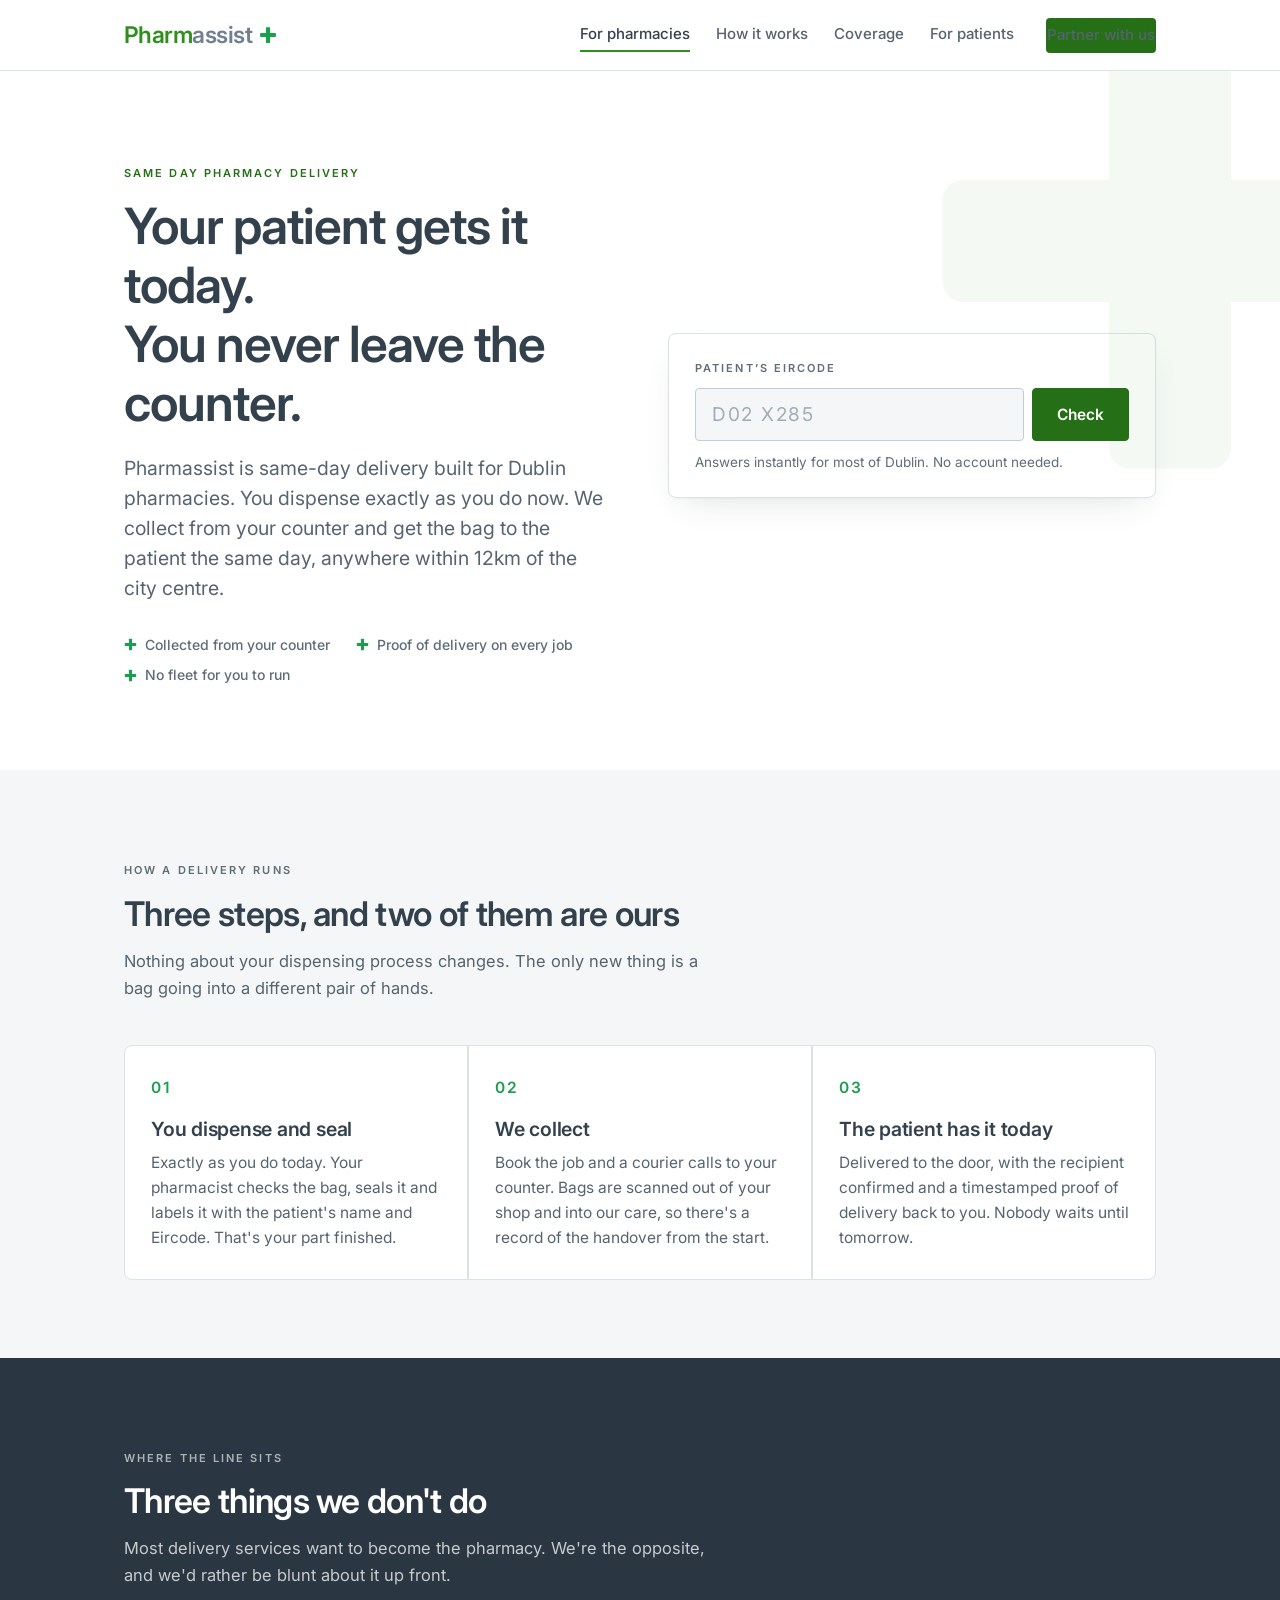
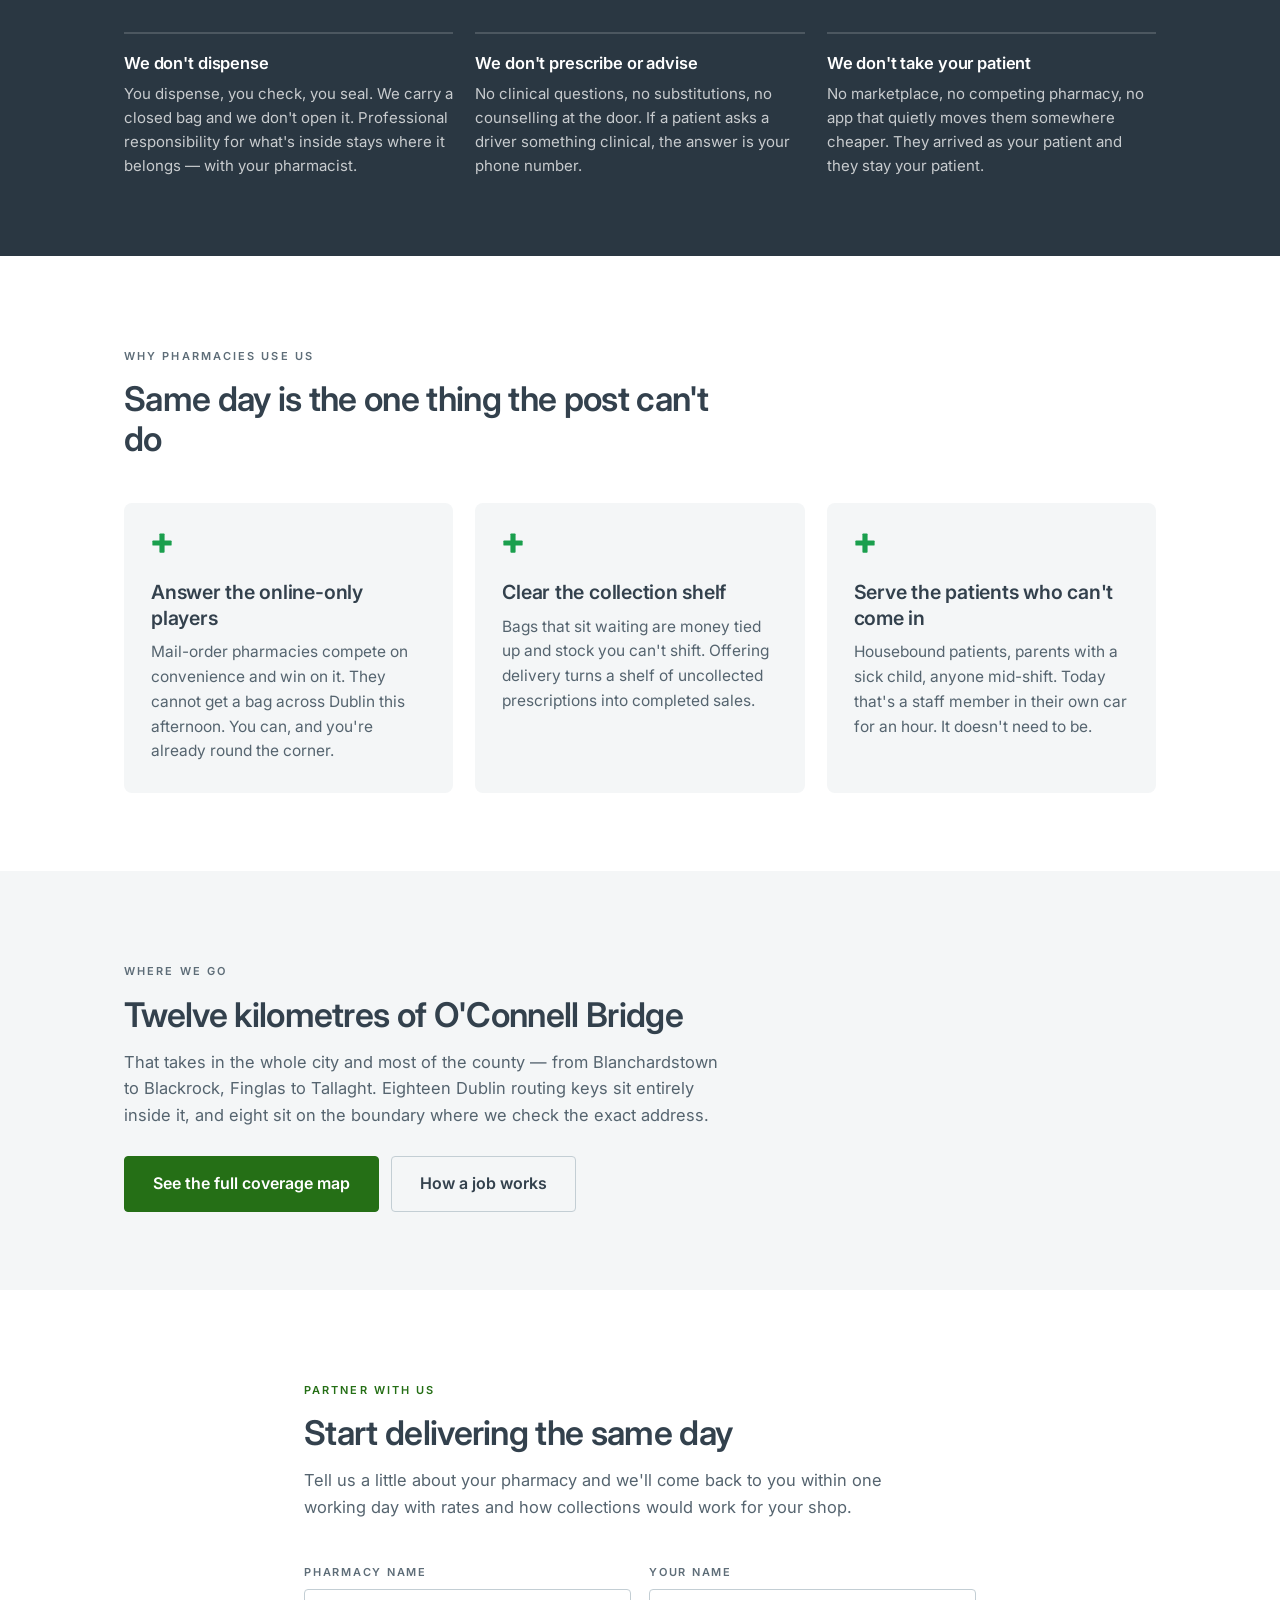
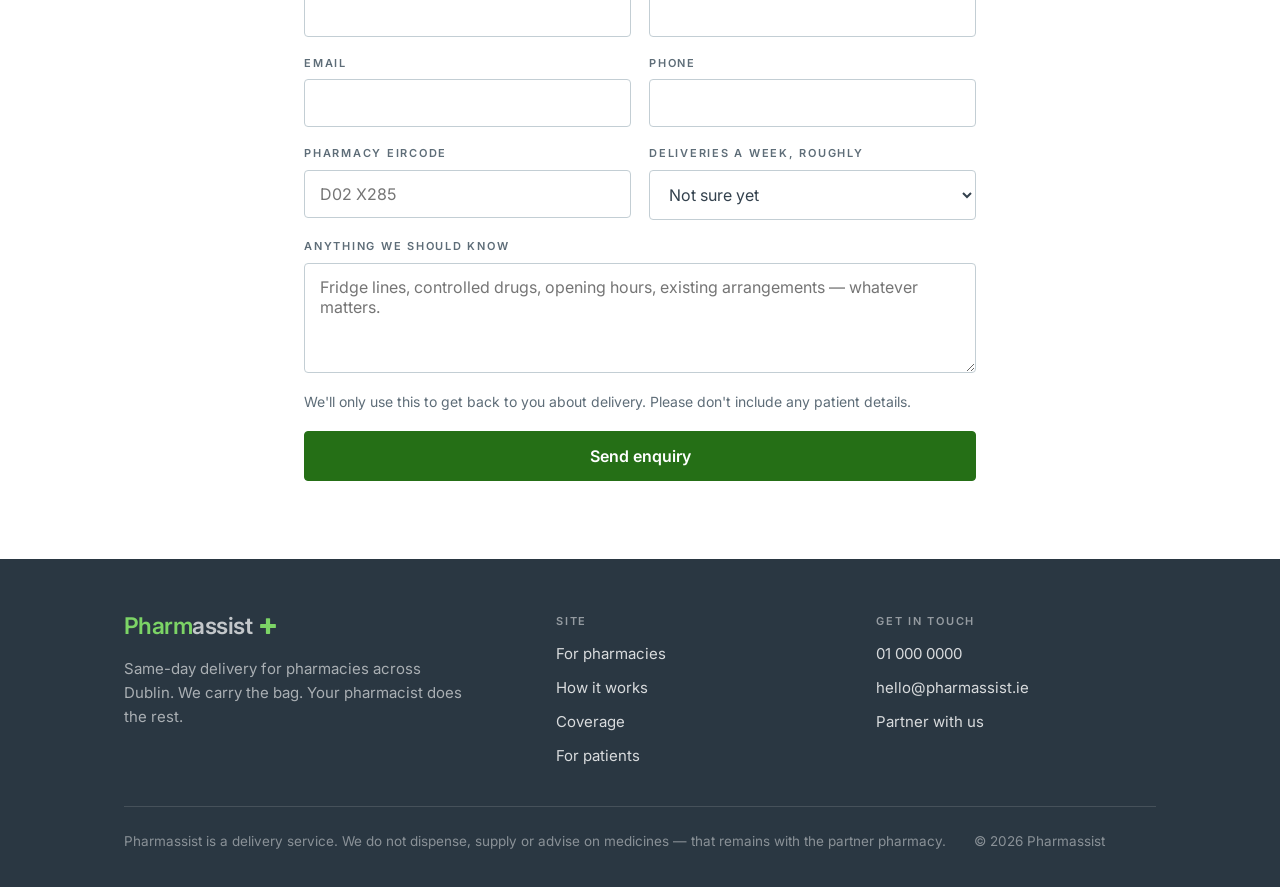
==== index.html @ c23957e0 "Add files via upload" ====
<!DOCTYPE html>
<html lang="en-IE">
<head>
<meta charset="utf-8">
<meta name="viewport" content="width=device-width, initial-scale=1">
<title>Pharmassist — Same-day delivery for Dublin pharmacies</title>
<meta name="description" content="Same-day delivery built for Dublin pharmacies. You dispense as normal, we collect from your counter and get it to your patient today. Within 12km of the city centre.">
<link rel="preconnect" href="https://fonts.googleapis.com">
<link rel="preconnect" href="https://fonts.gstatic.com" crossorigin>
<link href="https://fonts.googleapis.com/css2?family=Inter:wght@400;500;600;700&display=swap" rel="stylesheet">
<link rel="stylesheet" href="styles.css">
</head>
<body>

<!-- ============================ NAV ============================ -->
<header class="nav">
  <div class="wrap nav__in">
    <a class="mark" href="index.html" aria-label="Pharmassist home">
      <span class="mark__word"><span class="g">Pharm</span><span class="s">assist</span></span>
      <svg class="mark__cross" viewBox="0 0 64 64" aria-hidden="true">
        <rect x="24.5" y="4" width="15" height="56" rx="2.5" fill="currentColor"/>
        <rect x="4" y="24.5" width="56" height="15" rx="2.5" fill="currentColor"/>
      </svg>
    </a>
    <button class="nav__toggle" type="button" aria-label="Menu">Menu</button>
    <nav class="nav__links">
      <a href="index.html" aria-current="page">For pharmacies</a>
      <a href="how-it-works.html">How it works</a>
      <a href="coverage.html">Coverage</a>
      <a href="for-patients.html">For patients</a>
      <a class="btn btn--solid btn--sm nav__cta" href="#partner">Partner with us</a>
    </nav>
  </div>
</header>

<!-- ============================ HERO ============================ -->
<section class="hero">
  <svg class="hero__watermark" viewBox="0 0 64 64" aria-hidden="true">
    <rect x="24.5" y="4" width="15" height="56" rx="2.5" fill="currentColor"/>
    <rect x="4" y="24.5" width="56" height="15" rx="2.5" fill="currentColor"/>
  </svg>

  <div class="wrap hero__grid">
    <div class="hero__copy">
      <p class="eyebrow eyebrow--green">Same day pharmacy delivery</p>
      <h1>Your patient gets it today.<br>You never leave the counter.</h1>
      <p class="lede measure">Pharmassist is same-day delivery built for Dublin pharmacies.
        You dispense exactly as you do now. We collect from your counter and get the bag
        to the patient the same day, anywhere within 12km of the city centre.</p>

      <div class="hero__meta">
        <span>
          <svg viewBox="0 0 64 64" aria-hidden="true"><rect x="24.5" y="4" width="15" height="56" rx="2.5" fill="currentColor"/><rect x="4" y="24.5" width="56" height="15" rx="2.5" fill="currentColor"/></svg>
          Collected from your counter
        </span>
        <span>
          <svg viewBox="0 0 64 64" aria-hidden="true"><rect x="24.5" y="4" width="15" height="56" rx="2.5" fill="currentColor"/><rect x="4" y="24.5" width="56" height="15" rx="2.5" fill="currentColor"/></svg>
          Proof of delivery on every job
        </span>
        <span>
          <svg viewBox="0 0 64 64" aria-hidden="true"><rect x="24.5" y="4" width="15" height="56" rx="2.5" fill="currentColor"/><rect x="4" y="24.5" width="56" height="15" rx="2.5" fill="currentColor"/></svg>
          No fleet for you to run
        </span>
      </div>
    </div>

    <!-- the whole business answers one question, so it's answered first -->
    <div data-checker data-cta="#partner"></div>
  </div>
</section>

<!-- ============================ THREE STEPS ============================ -->
<section class="sec sec--paper">
  <div class="wrap">
    <div class="sec__head">
      <p class="eyebrow">How a delivery runs</p>
      <h2>Three steps, and two of them are ours</h2>
      <p class="measure">Nothing about your dispensing process changes. The only new thing
        is a bag going into a different pair of hands.</p>
    </div>

    <div class="steps">
      <article class="step">
        <p class="step__no">01</p>
        <h3>You dispense and seal</h3>
        <p>Exactly as you do today. Your pharmacist checks the bag, seals it and labels it
          with the patient's name and Eircode. That's your part finished.</p>
      </article>
      <article class="step">
        <p class="step__no">02</p>
        <h3>We collect</h3>
        <p>Book the job and a courier calls to your counter. Bags are scanned out of your
          shop and into our care, so there's a record of the handover from the start.</p>
      </article>
      <article class="step">
        <p class="step__no">03</p>
        <h3>The patient has it today</h3>
        <p>Delivered to the door, with the recipient confirmed and a timestamped proof of
          delivery back to you. Nobody waits until tomorrow.</p>
      </article>
    </div>
  </div>
</section>

<!-- ============================ WHAT WE DON'T DO ============================ -->
<section class="sec sec--ink">
  <div class="wrap">
    <div class="sec__head">
      <p class="eyebrow eyebrow--light">Where the line sits</p>
      <h2>Three things we don't do</h2>
      <p class="measure">Most delivery services want to become the pharmacy. We're the
        opposite, and we'd rather be blunt about it up front.</p>
    </div>

    <div class="nots">
      <div class="not">
        <h4>We don't dispense</h4>
        <p>You dispense, you check, you seal. We carry a closed bag and we don't open it.
          Professional responsibility for what's inside stays where it belongs — with your
          pharmacist.</p>
      </div>
      <div class="not">
        <h4>We don't prescribe or advise</h4>
        <p>No clinical questions, no substitutions, no counselling at the door. If a patient
          asks a driver something clinical, the answer is your phone number.</p>
      </div>
      <div class="not">
        <h4>We don't take your patient</h4>
        <p>No marketplace, no competing pharmacy, no app that quietly moves them somewhere
          cheaper. They arrived as your patient and they stay your patient.</p>
      </div>
    </div>
  </div>
</section>

<!-- ============================ WHY ============================ -->
<section class="sec">
  <div class="wrap">
    <div class="sec__head">
      <p class="eyebrow">Why pharmacies use us</p>
      <h2>Same day is the one thing the post can't do</h2>
    </div>

    <div class="cards">
      <article class="card card--paper">
        <svg class="card__cross" viewBox="0 0 64 64" aria-hidden="true"><rect x="24.5" y="4" width="15" height="56" rx="2.5" fill="currentColor"/><rect x="4" y="24.5" width="56" height="15" rx="2.5" fill="currentColor"/></svg>
        <h3>Answer the online-only players</h3>
        <p>Mail-order pharmacies compete on convenience and win on it. They cannot get a bag
          across Dublin this afternoon. You can, and you're already round the corner.</p>
      </article>
      <article class="card card--paper">
        <svg class="card__cross" viewBox="0 0 64 64" aria-hidden="true"><rect x="24.5" y="4" width="15" height="56" rx="2.5" fill="currentColor"/><rect x="4" y="24.5" width="56" height="15" rx="2.5" fill="currentColor"/></svg>
        <h3>Clear the collection shelf</h3>
        <p>Bags that sit waiting are money tied up and stock you can't shift. Offering
          delivery turns a shelf of uncollected prescriptions into completed sales.</p>
      </article>
      <article class="card card--paper">
        <svg class="card__cross" viewBox="0 0 64 64" aria-hidden="true"><rect x="24.5" y="4" width="15" height="56" rx="2.5" fill="currentColor"/><rect x="4" y="24.5" width="56" height="15" rx="2.5" fill="currentColor"/></svg>
        <h3>Serve the patients who can't come in</h3>
        <p>Housebound patients, parents with a sick child, anyone mid-shift. Today that's a
          staff member in their own car for an hour. It doesn't need to be.</p>
      </article>
    </div>
  </div>
</section>

<!-- ============================ COVERAGE ============================ -->
<section class="sec sec--paper">
  <div class="wrap">
    <div class="sec__head" style="margin-bottom:28px">
      <p class="eyebrow">Where we go</p>
      <h2>Twelve kilometres of O'Connell Bridge</h2>
      <p class="measure">That takes in the whole city and most of the county — from
        Blanchardstown to Blackrock, Finglas to Tallaght. Eighteen Dublin routing keys sit
        entirely inside it, and eight sit on the boundary where we check the exact address.</p>
    </div>
    <div class="btn-row">
      <a class="btn btn--solid" href="coverage.html">See the full coverage map</a>
      <a class="btn btn--line" href="how-it-works.html">How a job works</a>
    </div>
  </div>
</section>

<!-- ============================ PARTNER FORM ============================ -->
<section class="sec" id="partner">
  <div class="wrap wrap--narrow">
    <div class="sec__head">
      <p class="eyebrow eyebrow--green">Partner with us</p>
      <h2>Start delivering the same day</h2>
      <p>Tell us a little about your pharmacy and we'll come back to you within one working
        day with rates and how collections would work for your shop.</p>
    </div>

    <form class="form" data-partner-form novalidate>
      <div class="form__row">
        <label for="p-pharmacy">Pharmacy name</label>
        <input id="p-pharmacy" name="pharmacy" type="text" required>
      </div>
      <div class="form__row">
        <label for="p-name">Your name</label>
        <input id="p-name" name="name" type="text" required>
      </div>
      <div class="form__row">
        <label for="p-email">Email</label>
        <input id="p-email" name="email" type="email" required>
      </div>
      <div class="form__row">
        <label for="p-phone">Phone</label>
        <input id="p-phone" name="phone" type="tel">
      </div>
      <div class="form__row">
        <label for="p-eircode">Pharmacy Eircode</label>
        <input id="p-eircode" name="eircode" type="text" placeholder="D02 X285">
      </div>
      <div class="form__row">
        <label for="p-volume">Deliveries a week, roughly</label>
        <select id="p-volume" name="volume">
          <option>Not sure yet</option>
          <option>Under 10</option>
          <option>10 to 30</option>
          <option>30 to 75</option>
          <option>More than 75</option>
        </select>
      </div>
      <div class="form__row form__row--wide">
        <label for="p-message">Anything we should know</label>
        <textarea id="p-message" name="message" placeholder="Fridge lines, controlled drugs, opening hours, existing arrangements — whatever matters."></textarea>
      </div>
      <p class="form__note">We'll only use this to get back to you about delivery. Please
        don't include any patient details.</p>
      <div class="form__row form__row--wide">
        <button class="btn btn--solid" type="submit" style="justify-self:start">Send enquiry</button>
      </div>
    </form>
  </div>
</section>

<!-- ============================ FOOTER ============================ -->
<footer class="foot">
  <div class="wrap">
    <div class="foot__grid">
      <div class="foot__col">
        <a class="mark mark--light" href="index.html">
          <span class="mark__word"><span class="g">Pharm</span><span class="s">assist</span></span>
          <svg class="mark__cross" viewBox="0 0 64 64" aria-hidden="true">
            <rect x="24.5" y="4" width="15" height="56" rx="2.5" fill="currentColor"/>
            <rect x="4" y="24.5" width="56" height="15" rx="2.5" fill="currentColor"/>
          </svg>
        </a>
        <p class="foot__blurb">Same-day delivery for pharmacies across Dublin. We carry the
          bag. Your pharmacist does the rest.</p>
      </div>
      <div class="foot__col">
        <h4>Site</h4>
        <ul>
          <li><a href="index.html">For pharmacies</a></li>
          <li><a href="how-it-works.html">How it works</a></li>
          <li><a href="coverage.html">Coverage</a></li>
          <li><a href="for-patients.html">For patients</a></li>
        </ul>
      </div>
      <div class="foot__col">
        <h4>Get in touch</h4>
        <ul>
          <li><a href="tel:+35310000000">01 000 0000</a></li>
          <li><a href="mailto:hello@pharmassist.ie">hello@pharmassist.ie</a></li>
          <li><a href="#partner">Partner with us</a></li>
        </ul>
      </div>
    </div>
    <div class="foot__bar">
      <p>Pharmassist is a delivery service. We do not dispense, supply or advise on
        medicines — that remains with the partner pharmacy.</p>
      <p>&copy; 2026 Pharmassist</p>
    </div>
  </div>
</footer>

<script src="config.js"></script>
<script src="checker.js"></script>
</body>
</html>
---- styles.css ----
/* ==========================================================================
   PHARMASSIST — shared stylesheet
   Brand colours sampled from the logo:
     #2F8F1C  "Pharm" green      #1A9F4D  the cross      #708090  "assist" slate
   ========================================================================== */

:root{
  --green:#2F8F1C;
  --green-dk:#256F16;        /* readable on white — use for buttons and links */
  --green-dker:#1D5911;
  --cross:#1A9F4D;
  --slate:#708090;
  --ink:#2A3742;             /* darkest — dark sections, headings */
  --head:#33414D;
  --body:#55646F;
  --label:#5E6D78;
  --line:#DCE3E7;
  --line-dk:#C3CED4;
  --paper:#F4F6F7;
  --mint:#EDF7EF;
  --red:#A83232;
  --red-bg:#FBEFEF;
  --sans:"Inter",-apple-system,BlinkMacSystemFont,"Segoe UI",Roboto,Helvetica,sans-serif;
  --wrap:1080px;
}

*{box-sizing:border-box}
html{scroll-behavior:smooth}
body{
  margin:0;background:#fff;color:var(--body);
  font-family:var(--sans);font-size:16.5px;line-height:1.6;
  -webkit-font-smoothing:antialiased;
}
img{max-width:100%;height:auto;display:block}
a{color:var(--green-dk)}

.wrap{max-width:var(--wrap);margin:0 auto;padding:0 24px}
.wrap--narrow{max-width:720px}

/* ---------- shared type ---------- */
.eyebrow{
  font-size:11px;font-weight:600;letter-spacing:.19em;text-transform:uppercase;
  color:var(--label);margin:0 0 14px;
}
.eyebrow--green{color:var(--green-dk)}
.eyebrow--light{color:rgba(255,255,255,.62)}

h1,h2,h3,h4{color:var(--head);margin:0;font-weight:600;letter-spacing:-.02em;line-height:1.18}
h1{font-size:clamp(31px,4.6vw,50px)}
h2{font-size:clamp(25px,3.2vw,34px)}
h3{font-size:19.5px;letter-spacing:-.012em;line-height:1.32}
h4{font-size:16.5px;letter-spacing:-.008em}
p{margin:0}
.lede{font-size:clamp(17px,1.9vw,19.5px);line-height:1.55}
.measure{max-width:60ch}

/* ---------- buttons ---------- */
.btn{
  display:inline-block;font-family:var(--sans);font-size:16px;font-weight:600;
  text-decoration:none;text-align:center;cursor:pointer;
  padding:14px 28px;border-radius:4px;border:1.5px solid transparent;
  transition:background .15s,border-color .15s,color .15s;
}
.btn--solid{background:var(--green-dk);border-color:var(--green-dk);color:#fff}
.btn--solid:hover{background:var(--green-dker);border-color:var(--green-dker)}
.btn--line{background:transparent;border-color:var(--line-dk);color:var(--head)}
.btn--line:hover{border-color:var(--slate)}
.btn--light{background:#fff;border-color:#fff;color:var(--green-dker)}
.btn--light:hover{background:rgba(255,255,255,.9);border-color:rgba(255,255,255,.9)}
.btn--sm{padding:10px 18px;font-size:14.5px}
.btn:focus-visible{outline:2px solid var(--green);outline-offset:3px}

.btn-row{display:flex;flex-wrap:wrap;gap:12px}

/* ---------- nav ---------- */
.nav{
  position:sticky;top:0;z-index:40;background:rgba(255,255,255,.94);
  backdrop-filter:blur(8px);border-bottom:1px solid var(--line);
}
.nav__in{display:flex;align-items:center;gap:24px;height:70px}
.nav__links{display:flex;gap:26px;margin-left:auto;align-items:center}
.nav__links a{
  font-size:15px;font-weight:500;color:var(--body);text-decoration:none;
  padding:4px 0;border-bottom:2px solid transparent;
}
.nav__links a:hover{color:var(--head)}
.nav__links a[aria-current="page"]{color:var(--head);border-bottom-color:var(--green)}
.nav__cta{margin-left:6px}
.nav__toggle{display:none}

/* ---------- wordmark, set in type to match the logo ---------- */
.mark{display:inline-flex;align-items:center;gap:7px;text-decoration:none;flex:none}
.mark__word{font-size:23px;font-weight:600;letter-spacing:-.022em;line-height:1;white-space:nowrap}
.mark__word .g{color:var(--green)}
.mark__word .s{color:var(--slate)}
.mark__cross{width:18px;height:18px;color:var(--cross);flex:none;margin-bottom:1px}
.mark--lg .mark__word{font-size:30px}
.mark--lg .mark__cross{width:23px;height:23px}
.mark--light .mark__word .s{color:rgba(255,255,255,.72)}
.mark--light .mark__word .g{color:#7CD466}
.mark--light .mark__cross{color:#7CD466}

/* ---------- sections ---------- */
.sec{padding:78px 0}
.sec--tight{padding:56px 0}
.sec--paper{background:var(--paper)}
.sec--ink{background:var(--ink);color:rgba(255,255,255,.74)}
.sec--ink h2,.sec--ink h3,.sec--ink h4{color:#fff}
.sec--line{border-top:1px solid var(--line)}
.sec__head{max-width:62ch;margin-bottom:44px}
.sec__head p{margin-top:14px}

/* ---------- hero ---------- */
.hero{position:relative;overflow:hidden;background:#fff;padding:74px 0 84px}
.hero__grid{display:grid;grid-template-columns:1.05fr .95fr;gap:56px;align-items:center}
.hero__copy p{margin-top:20px}
.hero__meta{
  display:flex;flex-wrap:wrap;gap:8px 26px;margin-top:30px;
  font-size:14px;font-weight:500;color:var(--label);
}
.hero__meta span{display:inline-flex;align-items:center;gap:8px}
.hero__meta svg{width:13px;height:13px;color:var(--cross);flex:none}

/* the cross, blown up as a quiet watermark */
.hero__watermark{
  position:absolute;top:-90px;right:-150px;width:520px;height:520px;
  color:var(--green);opacity:.045;pointer-events:none;
}

/* ---------- the address checker ---------- */
.checker{
  background:#fff;border:1px solid var(--line);border-radius:8px;padding:26px 26px 24px;
  box-shadow:0 1px 2px rgba(42,55,66,.04),0 14px 34px -16px rgba(42,55,66,.18);
}
.checker__label{
  display:block;font-size:11px;font-weight:600;letter-spacing:.19em;
  text-transform:uppercase;color:var(--label);margin-bottom:10px;
}
.checker__field{display:flex;gap:8px}
.checker__field input{
  flex:1;min-width:0;font-family:var(--sans);font-size:19px;font-weight:600;
  letter-spacing:.11em;color:var(--head);background:var(--paper);
  border:1.5px solid var(--line-dk);border-radius:4px;padding:14px 16px;
  text-transform:uppercase;
}
.checker__field input::placeholder{color:#9FADB6;font-weight:400;letter-spacing:.09em}
.checker__field input:focus{
  outline:none;border-color:var(--green);background:#fff;
  box-shadow:0 0 0 3px rgba(47,143,28,.15);
}
.checker__go{
  font-family:var(--sans);font-size:15.5px;font-weight:600;cursor:pointer;
  background:var(--green-dk);color:#fff;border:1.5px solid var(--green-dk);
  border-radius:4px;padding:0 24px;white-space:nowrap;transition:background .15s;
}
.checker__go:hover{background:var(--green-dker)}
.checker__go:focus-visible{outline:2px solid var(--ink);outline-offset:2px}
.checker__hint{font-size:13.5px;color:var(--label);margin-top:11px}
.checker__hint a{color:var(--green-dk);text-decoration:underline;text-underline-offset:2px}

.checker__out{margin-top:24px}
.checker__out[hidden]{display:none}
.checker__rule{border:0;border-top:1px solid var(--line);margin:0 0 20px}
.verdict{display:flex;align-items:flex-start;gap:15px}
.verdict__body{min-width:0}
.verdict h3{margin-bottom:6px}
.verdict p{margin-bottom:15px;font-size:15.5px}
.verdict p:last-child{margin-bottom:0}

/* SIGNATURE: the brand cross is the verdict.
   A yes keeps the full cross. Anything else loses the upright. */
.verdict__icon{width:36px;height:36px;flex:none;margin-top:3px}
.verdict__icon .up{transition:transform .3s ease,opacity .3s ease;transform-origin:32px 32px}
.is-yes .verdict__icon{color:var(--cross);animation:thud .34s cubic-bezier(.2,1.4,.4,1)}
.is-yes .verdict h3{color:var(--green)}
.is-no .verdict__icon,.is-more .verdict__icon{color:var(--slate)}
.is-err .verdict__icon{color:var(--red)}
.is-no .verdict__icon .up,.is-more .verdict__icon .up,.is-err .verdict__icon .up{
  transform:scaleY(0);opacity:0;
}
.is-busy .verdict__icon{color:var(--slate);animation:spin 1.1s linear infinite}
@keyframes thud{from{transform:scale(.55);opacity:0}to{transform:scale(1);opacity:1}}
@keyframes spin{to{transform:rotate(180deg)}}

.note-good{background:var(--mint);border-radius:4px;padding:13px 16px;
  font-size:15px;color:#1F5D14;margin-bottom:18px}
.note-good strong{font-weight:600}
.note-bad{background:var(--red-bg);border-radius:4px;padding:13px 16px;
  font-size:15px;color:var(--red)}
.code{font-weight:600;color:var(--head);letter-spacing:.05em}
.tiny{font-size:14.5px}
.tiny a{color:var(--green-dk);font-weight:500}

.catch{display:flex;gap:8px}
.catch input{
  flex:1;min-width:0;font-family:var(--sans);font-size:15.5px;color:var(--head);
  background:var(--paper);border:1.5px solid var(--line-dk);border-radius:4px;padding:13px 15px;
}
.catch input:focus{outline:none;border-color:var(--green);background:#fff;
  box-shadow:0 0 0 3px rgba(47,143,28,.15)}
.catch button{
  font-family:var(--sans);font-size:15px;font-weight:600;cursor:pointer;
  background:var(--green-dk);color:#fff;border:1.5px solid var(--green-dk);
  border-radius:4px;padding:0 20px;white-space:nowrap;
}
.catch button:disabled{opacity:.6;cursor:default}

/* ---------- steps (a real sequence, so numbering earns its place) ---------- */
.steps{display:grid;grid-template-columns:repeat(3,1fr);gap:2px;
  background:var(--line);border:1px solid var(--line);border-radius:8px;overflow:hidden}
.step{background:#fff;padding:30px 26px 28px}
.step__no{
  font-size:12.5px;font-weight:600;letter-spacing:.12em;color:var(--cross);
  margin:0 0 16px;
}
.step h3{margin-bottom:9px}
.step p{font-size:15.5px}

/* ---------- cards ---------- */
.cards{display:grid;grid-template-columns:repeat(3,1fr);gap:22px}
.cards--2{grid-template-columns:repeat(2,1fr)}
.card{background:#fff;border:1px solid var(--line);border-radius:8px;padding:28px 26px}
.card--paper{background:var(--paper);border-color:transparent}
.card__cross{width:22px;height:22px;color:var(--cross);margin-bottom:18px}
.card h3{margin-bottom:9px}
.card p{font-size:15.5px}
.sec--ink .card{background:rgba(255,255,255,.06);border-color:rgba(255,255,255,.12)}
.sec--ink .card p{color:rgba(255,255,255,.72)}

/* ---------- the "what we don't do" list ---------- */
.nots{display:grid;grid-template-columns:repeat(3,1fr);gap:22px;margin-top:36px}
.not{padding-top:20px;border-top:2px solid rgba(255,255,255,.16)}
.not h4{margin-bottom:8px}
.not p{font-size:15px}

/* ---------- plain fact rows ---------- */
.facts{border-top:1px solid var(--line)}
.fact{display:grid;grid-template-columns:210px 1fr;gap:24px;
  padding:20px 0;border-bottom:1px solid var(--line)}
.fact dt{font-size:11px;font-weight:600;letter-spacing:.16em;text-transform:uppercase;
  color:var(--label);padding-top:3px}
.fact dd{margin:0;font-size:16px;color:var(--head)}
.fact dd .sub{display:block;font-size:14.5px;color:var(--body);margin-top:4px}

/* ---------- coverage area list ---------- */
.zones{display:grid;grid-template-columns:repeat(auto-fill,minmax(210px,1fr));gap:2px;
  background:var(--line);border:1px solid var(--line);border-radius:8px;overflow:hidden}
.zone{background:#fff;padding:14px 16px;display:flex;align-items:baseline;gap:10px}
.zone__key{font-size:14px;font-weight:700;color:var(--green);letter-spacing:.04em;flex:none}
.zone__name{font-size:14.5px}
.zone--edge{background:var(--paper)}
.zone--edge .zone__key{color:var(--slate)}

/* ---------- form ---------- */
.form{display:grid;grid-template-columns:1fr 1fr;gap:18px}
.form__row{display:flex;flex-direction:column;gap:7px}
.form__row--wide{grid-column:1 / -1}
.form label{font-size:11px;font-weight:600;letter-spacing:.16em;
  text-transform:uppercase;color:var(--label)}
.form input,.form textarea,.form select{
  font-family:var(--sans);font-size:16px;color:var(--head);background:#fff;
  border:1.5px solid var(--line-dk);border-radius:4px;padding:13px 15px;width:100%;
}
.form textarea{min-height:110px;resize:vertical}
.form input:focus,.form textarea:focus,.form select:focus{
  outline:none;border-color:var(--green);box-shadow:0 0 0 3px rgba(47,143,28,.15);
}
.form__note{font-size:14px;color:var(--label);grid-column:1 / -1}

/* ---------- footer ---------- */
.foot{background:var(--ink);color:rgba(255,255,255,.6);padding:56px 0 34px;font-size:15px}
.foot a{color:rgba(255,255,255,.82);text-decoration:none}
.foot a:hover{color:#fff}
.foot__grid{display:grid;grid-template-columns:1.4fr 1fr 1fr;gap:40px;margin-bottom:38px}
.foot__col h4{font-size:11px;font-weight:600;letter-spacing:.16em;text-transform:uppercase;
  color:rgba(255,255,255,.5);margin-bottom:14px}
.foot__col ul{list-style:none;margin:0;padding:0;display:grid;gap:10px}
.foot__bar{border-top:1px solid rgba(255,255,255,.13);padding-top:24px;
  display:flex;flex-wrap:wrap;gap:12px 28px;font-size:13.5px;color:rgba(255,255,255,.45)}
.foot__bar p{margin:0}
.foot__blurb{margin-top:16px;max-width:38ch;font-size:15px}

/* ---------- responsive ---------- */
@media (max-width:900px){
  .hero__grid{grid-template-columns:1fr;gap:38px}
  .hero__watermark{right:-190px;width:420px;height:420px}
  .steps,.cards,.nots{grid-template-columns:1fr}
  .cards--2{grid-template-columns:1fr}
  .foot__grid{grid-template-columns:1fr 1fr;gap:32px}
}
@media (max-width:680px){
  .sec{padding:56px 0}
  .nav__links{display:none}
  .nav__links.is-open{
    display:flex;flex-direction:column;position:absolute;top:70px;left:0;right:0;
    background:#fff;border-bottom:1px solid var(--line);padding:18px 24px 24px;gap:16px;
    align-items:flex-start;
  }
  .nav__toggle{
    display:block;margin-left:auto;background:none;border:1.5px solid var(--line-dk);
    border-radius:4px;padding:8px 13px;font-family:var(--sans);font-size:14px;
    font-weight:600;color:var(--head);cursor:pointer;
  }
  .nav__cta{display:none}
  .checker__field,.catch{flex-direction:column}
  .checker__go,.catch button{padding:14px 24px}
  .form{grid-template-columns:1fr}
  .fact{grid-template-columns:1fr;gap:6px}
  .foot__grid{grid-template-columns:1fr}
}
@media (prefers-reduced-motion:reduce){
  html{scroll-behavior:auto}
  *{transition:none!important;animation:none!important}
}
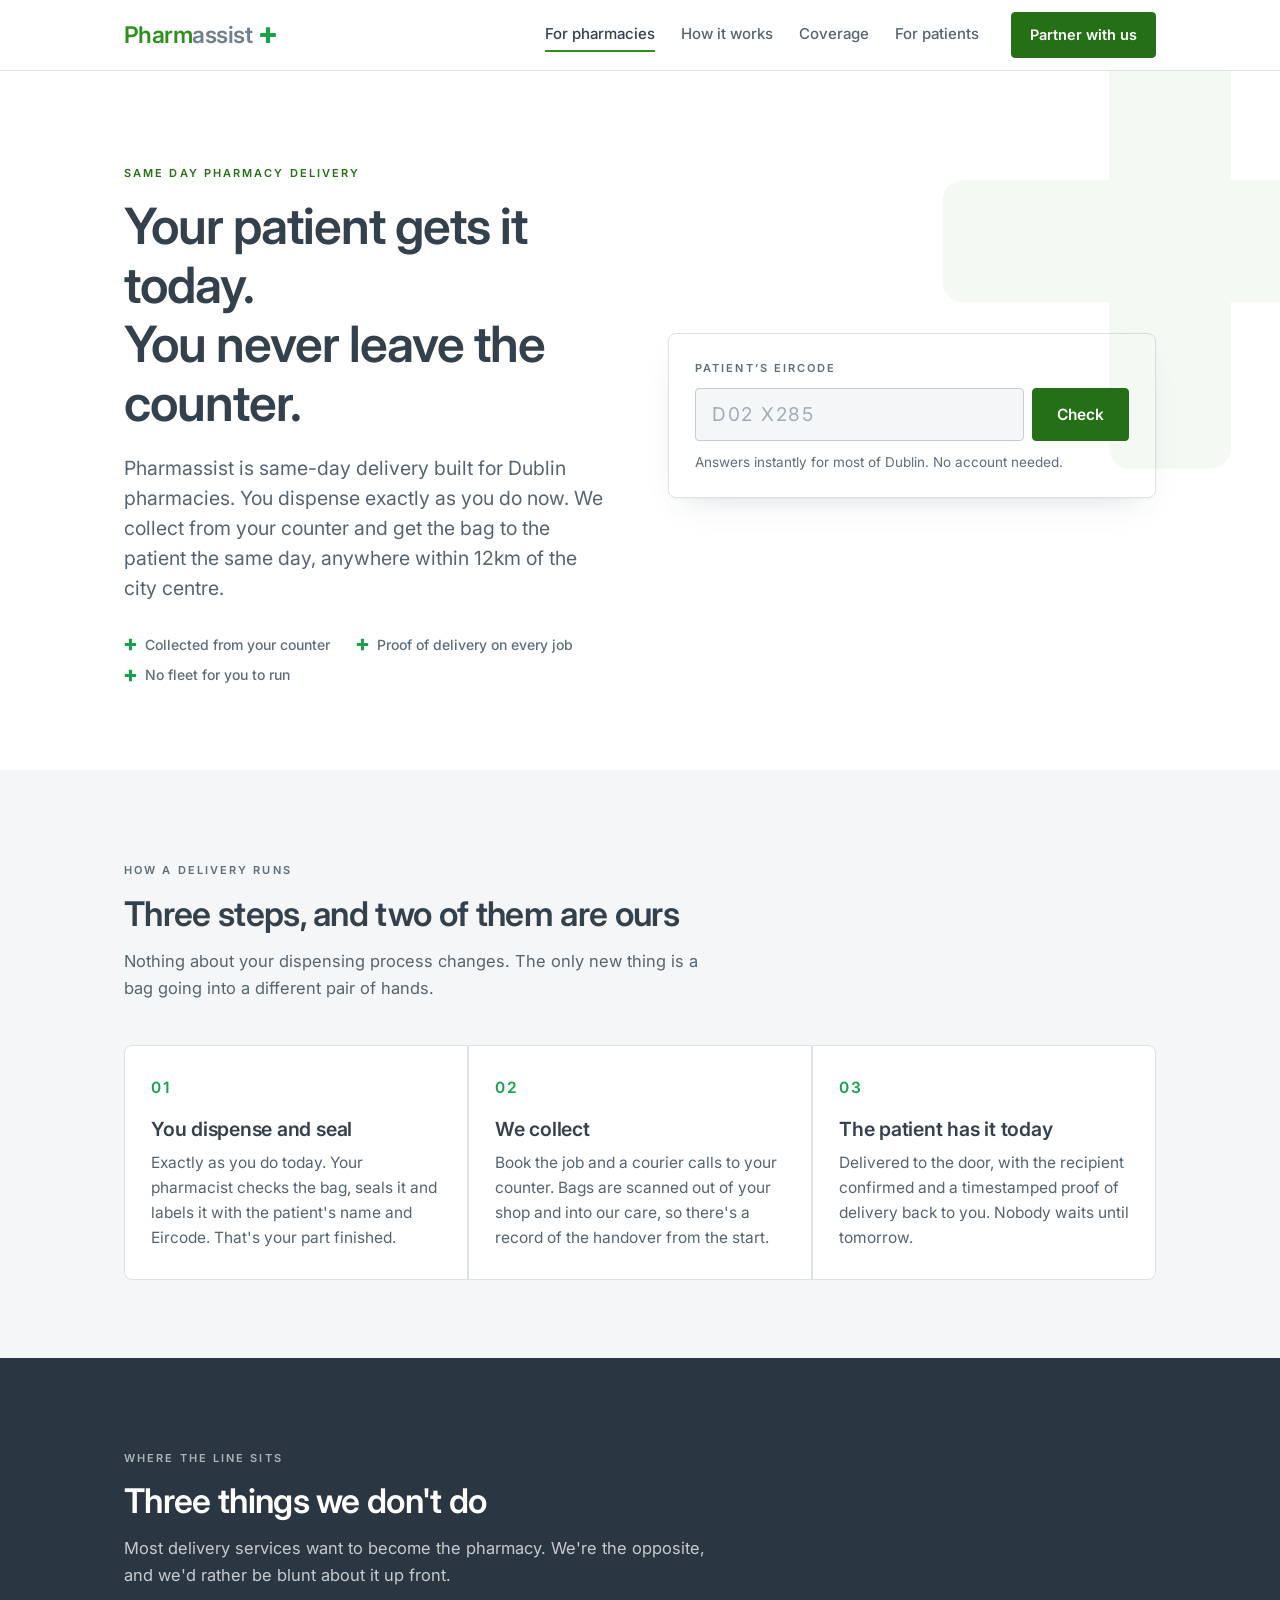
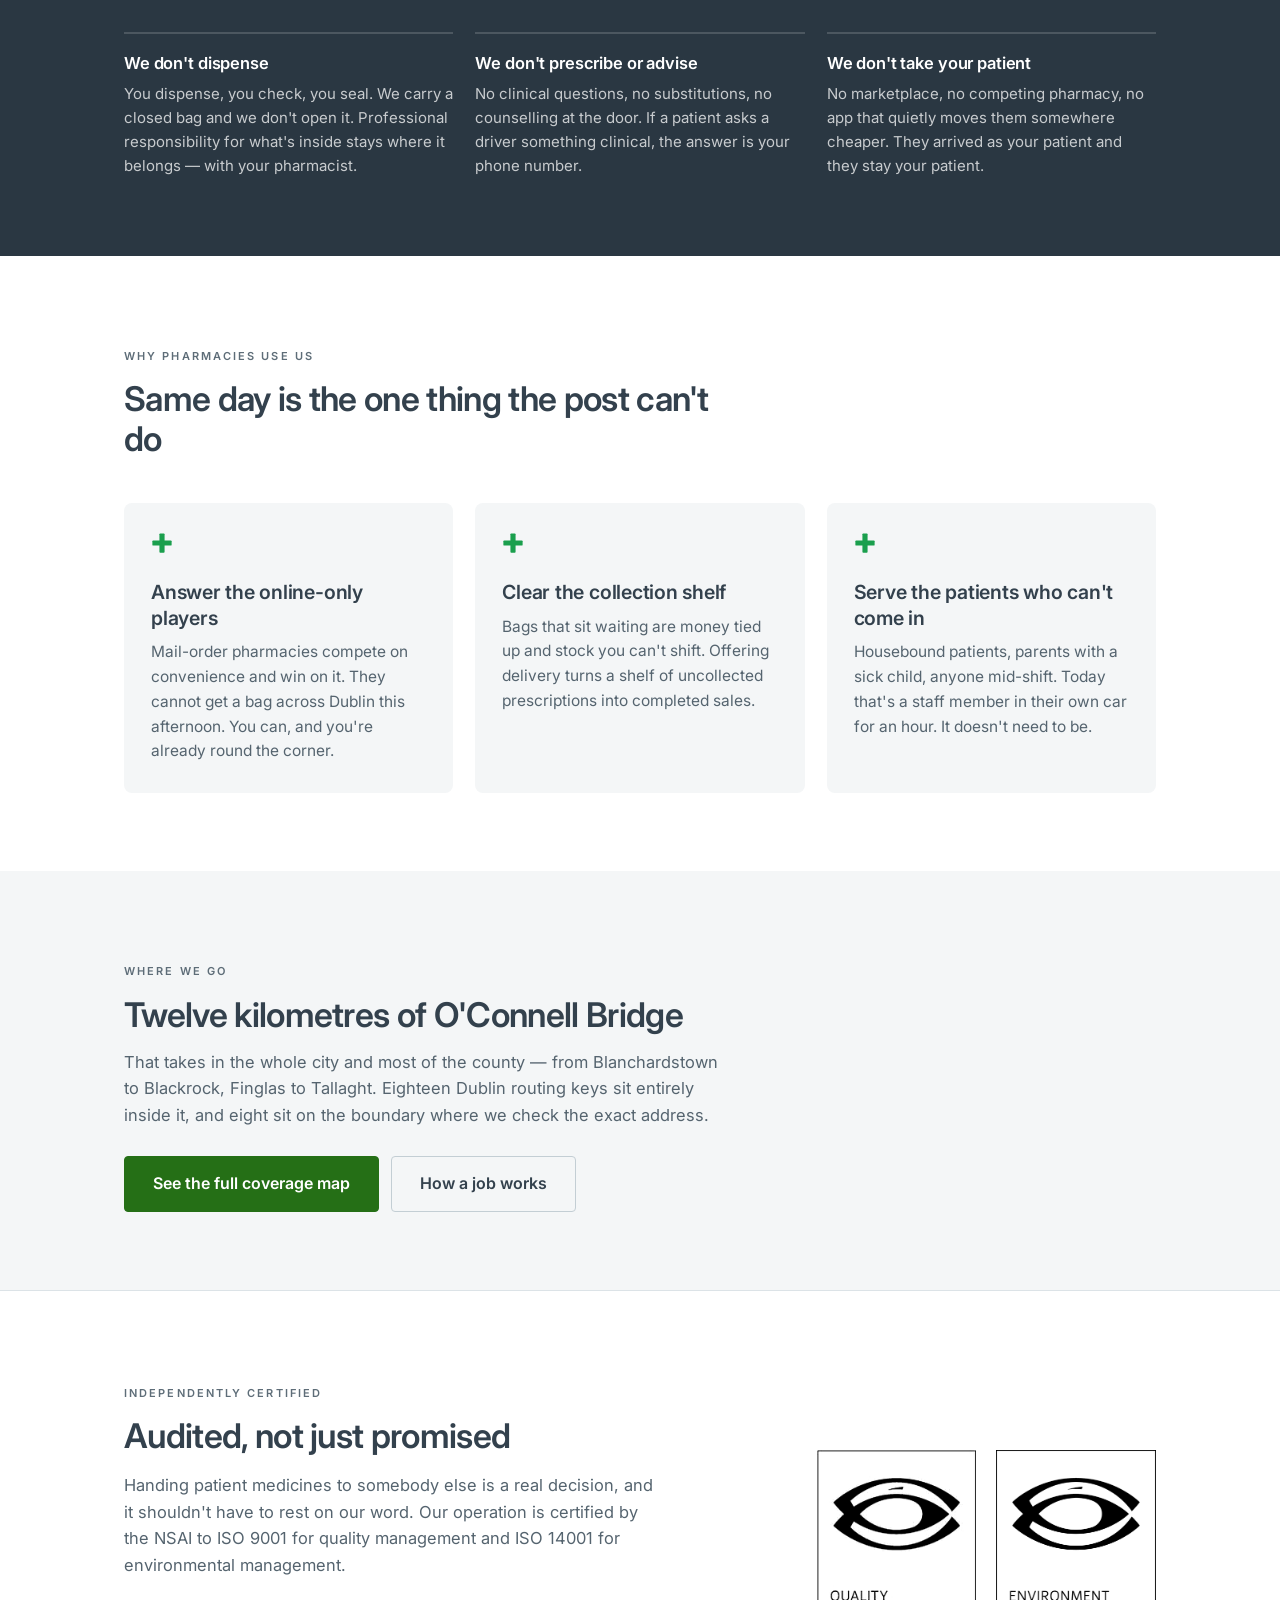
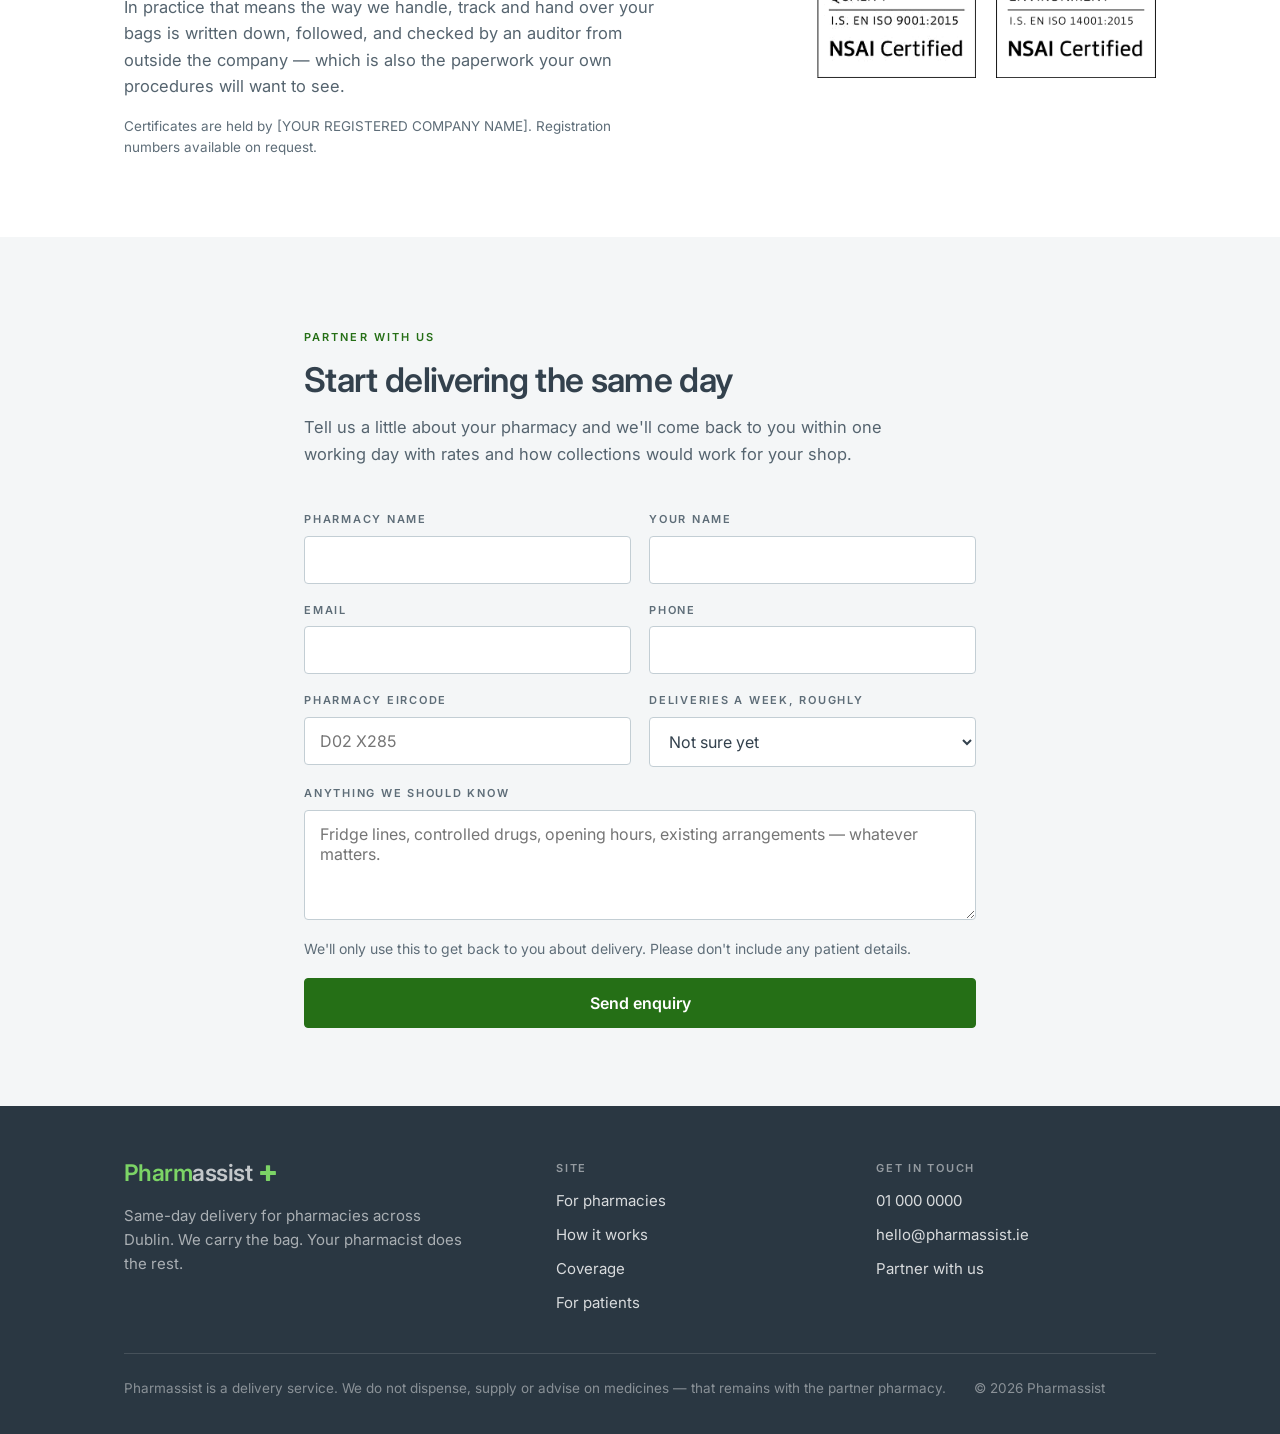
==== commit 20ec4d29: "Add files via upload" ====
--- a/index.html
+++ b/index.html
@@ -181,8 +181,32 @@
   </div>
 </section>
 
+<!-- ============================ CERTIFICATION ============================ -->
+<section class="sec sec--line">
+  <div class="wrap certs">
+    <div class="certs__copy">
+      <p class="eyebrow">Independently certified</p>
+      <h2>Audited, not just promised</h2>
+      <p class="measure">Handing patient medicines to somebody else is a real decision, and
+        it shouldn't have to rest on our word. Our operation is certified by the NSAI to
+        ISO 9001 for quality management and ISO 14001 for environmental management.</p>
+      <p class="measure">In practice that means the way we handle, track and hand over your
+        bags is written down, followed, and checked by an auditor from outside the company —
+        which is also the paperwork your own procedures will want to see.</p>
+      <!-- REPLACE the bracketed name below with the registered company the
+           certificates are actually issued to. See README.md. -->
+      <p class="certs__note">Certificates are held by [YOUR REGISTERED COMPANY NAME].
+        Registration numbers available on request.</p>
+    </div>
+    <div class="certs__marks">
+      <img src="nsai-iso-9001.png"  alt="NSAI Certified — I.S. EN ISO 9001:2015, Quality" width="160" height="228">
+      <img src="nsai-iso-14001.png" alt="NSAI Certified — I.S. EN ISO 14001:2015, Environment" width="160" height="228">
+    </div>
+  </div>
+</section>
+
 <!-- ============================ PARTNER FORM ============================ -->
-<section class="sec" id="partner">
+<section class="sec sec--paper" id="partner">
   <div class="wrap wrap--narrow">
     <div class="sec__head">
       <p class="eyebrow eyebrow--green">Partner with us</p>
--- a/styles.css
+++ b/styles.css
@@ -79,12 +79,14 @@
 }
 .nav__in{display:flex;align-items:center;gap:24px;height:70px}
 .nav__links{display:flex;gap:26px;margin-left:auto;align-items:center}
-.nav__links a{
+/* :not(.btn) matters — without it this rule outranks .btn--solid and the
+   Partner button ends up with grey text on dark green. */
+.nav__links a:not(.btn){
   font-size:15px;font-weight:500;color:var(--body);text-decoration:none;
   padding:4px 0;border-bottom:2px solid transparent;
 }
-.nav__links a:hover{color:var(--head)}
-.nav__links a[aria-current="page"]{color:var(--head);border-bottom-color:var(--green)}
+.nav__links a:not(.btn):hover{color:var(--head)}
+.nav__links a:not(.btn)[aria-current="page"]{color:var(--head);border-bottom-color:var(--green)}
 .nav__cta{margin-left:6px}
 .nav__toggle{display:none}
 
@@ -250,6 +252,15 @@
 .zone__name{font-size:14.5px}
 .zone--edge{background:var(--paper)}
 .zone--edge .zone__key{color:var(--slate)}
+
+/* ---------- certification marks ---------- */
+.certs{display:grid;grid-template-columns:1.1fr .9fr;gap:52px;align-items:center}
+.certs__copy p{margin-top:16px}
+.certs__marks{display:flex;gap:20px;justify-content:flex-end}
+/* the NSAI mark carries its own frame and white field, so it sits unaltered —
+   no borders, tints or crops added */
+.certs__marks img{height:228px;width:auto;flex:none}
+.certs__note{font-size:13.5px;color:var(--label);margin-top:18px}
 
 /* ---------- form ---------- */
 .form{display:grid;grid-template-columns:1fr 1fr;gap:18px}
@@ -286,6 +297,8 @@
   .hero__watermark{right:-190px;width:420px;height:420px}
   .steps,.cards,.nots{grid-template-columns:1fr}
   .cards--2{grid-template-columns:1fr}
+  .certs{grid-template-columns:1fr;gap:34px}
+  .certs__marks{justify-content:flex-start}
   .foot__grid{grid-template-columns:1fr 1fr;gap:32px}
 }
 @media (max-width:680px){
@@ -301,7 +314,9 @@
     border-radius:4px;padding:8px 13px;font-family:var(--sans);font-size:14px;
     font-weight:600;color:var(--head);cursor:pointer;
   }
-  .nav__cta{display:none}
+  /* the button used to be hidden on mobile, which left phone visitors with no
+     call to action at all — it now sits at the foot of the open menu */
+  .nav__cta{margin-left:0;align-self:stretch}
   .checker__field,.catch{flex-direction:column}
   .checker__go,.catch button{padding:14px 24px}
   .form{grid-template-columns:1fr}
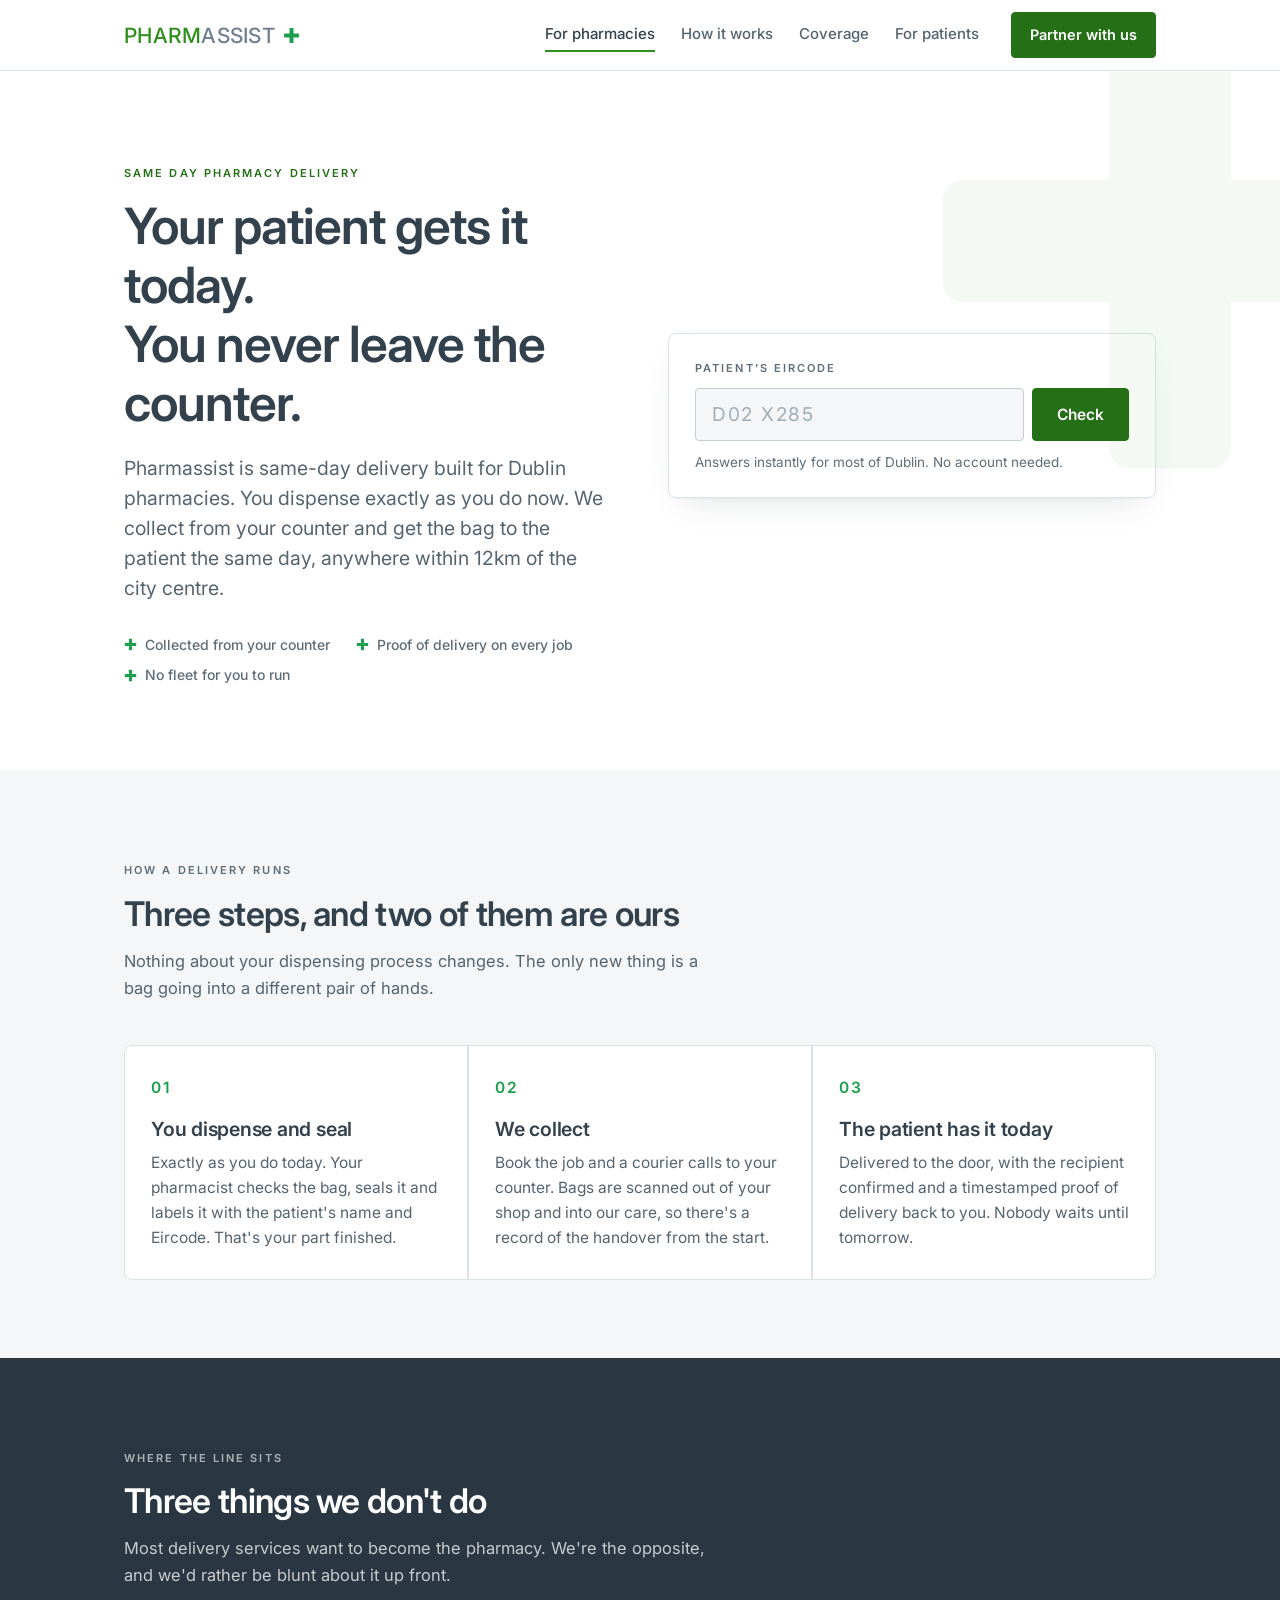
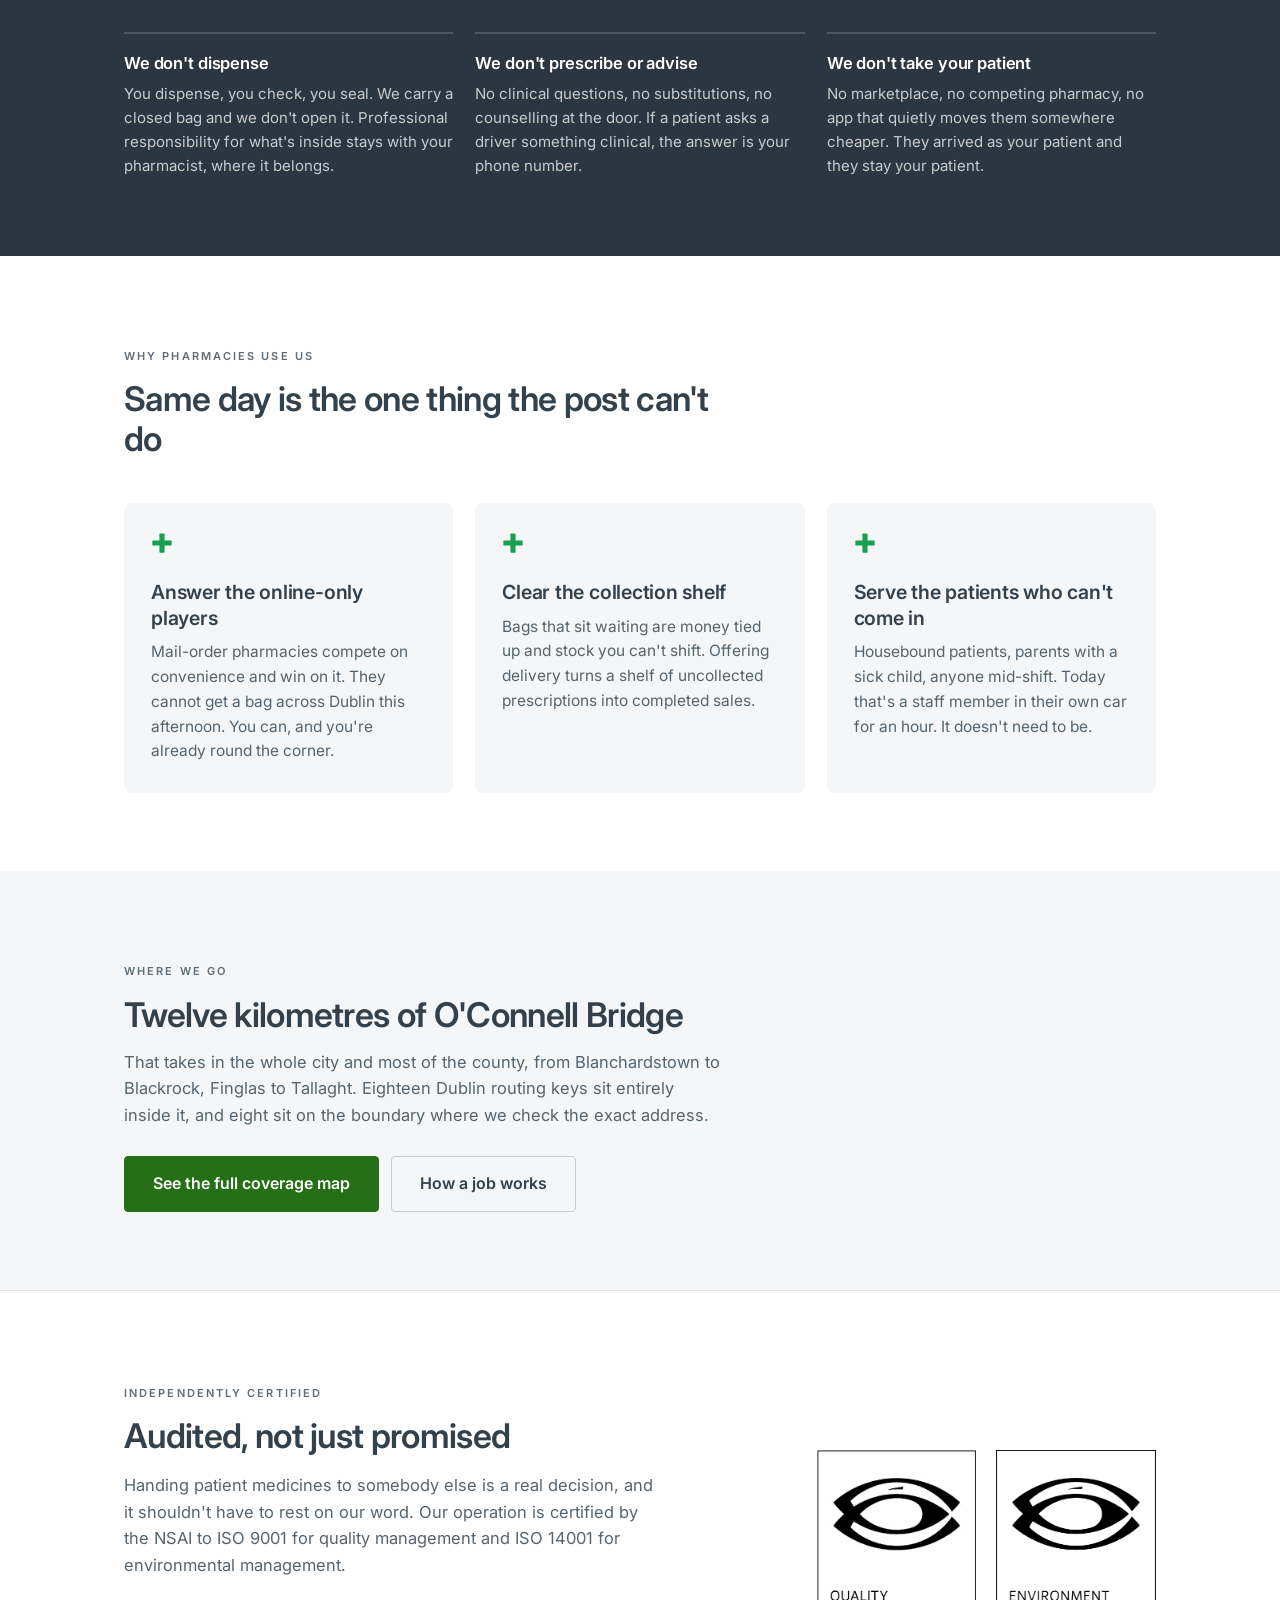
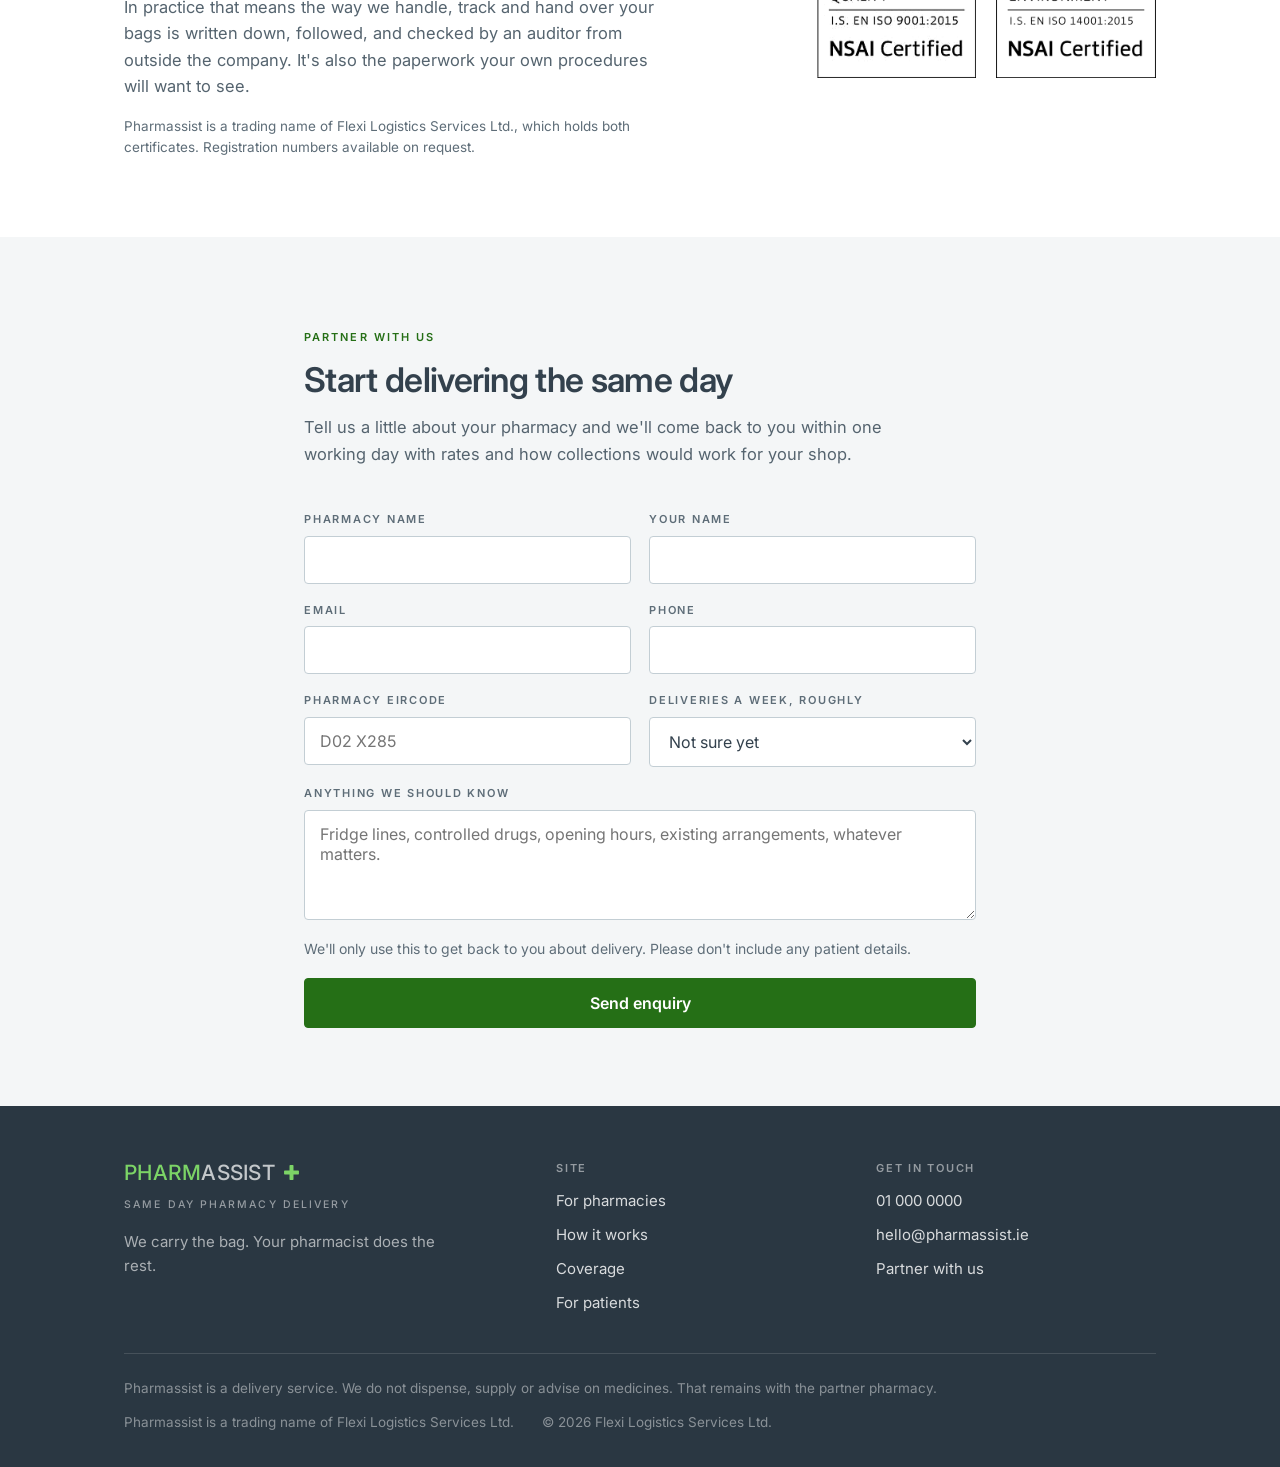
==== commit 07682b84: "Add files via upload" ====
--- a/index.html
+++ b/index.html
@@ -3,7 +3,7 @@
 <head>
 <meta charset="utf-8">
 <meta name="viewport" content="width=device-width, initial-scale=1">
-<title>Pharmassist — Same-day delivery for Dublin pharmacies</title>
+<title>Pharmassist | Same-day delivery for Dublin pharmacies</title>
 <meta name="description" content="Same-day delivery built for Dublin pharmacies. You dispense as normal, we collect from your counter and get it to your patient today. Within 12km of the city centre.">
 <link rel="preconnect" href="https://fonts.googleapis.com">
 <link rel="preconnect" href="https://fonts.gstatic.com" crossorigin>
@@ -116,8 +116,8 @@
       <div class="not">
         <h4>We don't dispense</h4>
         <p>You dispense, you check, you seal. We carry a closed bag and we don't open it.
-          Professional responsibility for what's inside stays where it belongs — with your
-          pharmacist.</p>
+          Professional responsibility for what's inside stays with your pharmacist,
+          where it belongs.</p>
       </div>
       <div class="not">
         <h4>We don't prescribe or advise</h4>
@@ -170,7 +170,7 @@
     <div class="sec__head" style="margin-bottom:28px">
       <p class="eyebrow">Where we go</p>
       <h2>Twelve kilometres of O'Connell Bridge</h2>
-      <p class="measure">That takes in the whole city and most of the county — from
+      <p class="measure">That takes in the whole city and most of the county, from
         Blanchardstown to Blackrock, Finglas to Tallaght. Eighteen Dublin routing keys sit
         entirely inside it, and eight sit on the boundary where we check the exact address.</p>
     </div>
@@ -191,16 +191,14 @@
         it shouldn't have to rest on our word. Our operation is certified by the NSAI to
         ISO 9001 for quality management and ISO 14001 for environmental management.</p>
       <p class="measure">In practice that means the way we handle, track and hand over your
-        bags is written down, followed, and checked by an auditor from outside the company —
-        which is also the paperwork your own procedures will want to see.</p>
-      <!-- REPLACE the bracketed name below with the registered company the
-           certificates are actually issued to. See README.md. -->
-      <p class="certs__note">Certificates are held by [YOUR REGISTERED COMPANY NAME].
-        Registration numbers available on request.</p>
+        bags is written down, followed, and checked by an auditor from outside the company.
+        It's also the paperwork your own procedures will want to see.</p>
+      <p class="certs__note">Pharmassist is a trading name of Flexi Logistics Services Ltd., which
+        holds both certificates. Registration numbers available on request.</p>
     </div>
     <div class="certs__marks">
-      <img src="nsai-iso-9001.png"  alt="NSAI Certified — I.S. EN ISO 9001:2015, Quality" width="160" height="228">
-      <img src="nsai-iso-14001.png" alt="NSAI Certified — I.S. EN ISO 14001:2015, Environment" width="160" height="228">
+      <img src="nsai-iso-9001.png"  alt="NSAI Certified: I.S. EN ISO 9001:2015, Quality" width="160" height="228">
+      <img src="nsai-iso-14001.png" alt="NSAI Certified: I.S. EN ISO 14001:2015, Environment" width="160" height="228">
     </div>
   </div>
 </section>
@@ -248,7 +246,7 @@
       </div>
       <div class="form__row form__row--wide">
         <label for="p-message">Anything we should know</label>
-        <textarea id="p-message" name="message" placeholder="Fridge lines, controlled drugs, opening hours, existing arrangements — whatever matters."></textarea>
+        <textarea id="p-message" name="message" placeholder="Fridge lines, controlled drugs, opening hours, existing arrangements, whatever matters."></textarea>
       </div>
       <p class="form__note">We'll only use this to get back to you about delivery. Please
         don't include any patient details.</p>
@@ -271,8 +269,8 @@
             <rect x="4" y="24.5" width="56" height="15" rx="2.5" fill="currentColor"/>
           </svg>
         </a>
-        <p class="foot__blurb">Same-day delivery for pharmacies across Dublin. We carry the
-          bag. Your pharmacist does the rest.</p>
+        <p class="mark-tagline">Same day pharmacy delivery</p>
+        <p class="foot__blurb">We carry the bag. Your pharmacist does the rest.</p>
       </div>
       <div class="foot__col">
         <h4>Site</h4>
@@ -294,8 +292,9 @@
     </div>
     <div class="foot__bar">
       <p>Pharmassist is a delivery service. We do not dispense, supply or advise on
-        medicines — that remains with the partner pharmacy.</p>
-      <p>&copy; 2026 Pharmassist</p>
+        medicines. That remains with the partner pharmacy.</p>
+      <p>Pharmassist is a trading name of Flexi Logistics Services Ltd.</p>
+      <p>&copy; 2026 Flexi Logistics Services Ltd.</p>
     </div>
   </div>
 </footer>
--- a/styles.css
+++ b/styles.css
@@ -1,16 +1,16 @@
 /* ==========================================================================
-   PHARMASSIST — shared stylesheet
+   PHARMASSIST shared stylesheet
    Brand colours sampled from the logo:
      #2F8F1C  "Pharm" green      #1A9F4D  the cross      #708090  "assist" slate
    ========================================================================== */
 
 :root{
   --green:#2F8F1C;
-  --green-dk:#256F16;        /* readable on white — use for buttons and links */
+  --green-dk:#256F16;        /* readable on white: use for buttons and links */
   --green-dker:#1D5911;
   --cross:#1A9F4D;
   --slate:#708090;
-  --ink:#2A3742;             /* darkest — dark sections, headings */
+  --ink:#2A3742;             /* darkest: dark sections, headings */
   --head:#33414D;
   --body:#55646F;
   --label:#5E6D78;
@@ -79,7 +79,7 @@
 }
 .nav__in{display:flex;align-items:center;gap:24px;height:70px}
 .nav__links{display:flex;gap:26px;margin-left:auto;align-items:center}
-/* :not(.btn) matters — without it this rule outranks .btn--solid and the
+/* :not(.btn) matters. Without it this rule outranks .btn--solid and the
    Partner button ends up with grey text on dark green. */
 .nav__links a:not(.btn){
   font-size:15px;font-weight:500;color:var(--body);text-decoration:none;
@@ -91,16 +91,29 @@
 .nav__toggle{display:none}
 
 /* ---------- wordmark, set in type to match the logo ---------- */
-.mark{display:inline-flex;align-items:center;gap:7px;text-decoration:none;flex:none}
-.mark__word{font-size:23px;font-weight:600;letter-spacing:-.022em;line-height:1;white-space:nowrap}
+.mark{display:inline-flex;align-items:center;gap:8px;text-decoration:none;flex:none}
+/* all caps, per the logo. Tracking is slightly positive because uppercase needs
+   air where the old lowercase setting needed tightening. */
+.mark__word{
+  font-size:21px;font-weight:500;text-transform:uppercase;
+  letter-spacing:.012em;line-height:1;white-space:nowrap;
+}
 .mark__word .g{color:var(--green)}
 .mark__word .s{color:var(--slate)}
-.mark__cross{width:18px;height:18px;color:var(--cross);flex:none;margin-bottom:1px}
-.mark--lg .mark__word{font-size:30px}
-.mark--lg .mark__cross{width:23px;height:23px}
+.mark__cross{width:17px;height:17px;color:var(--cross);flex:none}
+.mark--lg .mark__word{font-size:28px}
+.mark--lg .mark__cross{width:22px;height:22px}
 .mark--light .mark__word .s{color:rgba(255,255,255,.72)}
 .mark--light .mark__word .g{color:#7CD466}
 .mark--light .mark__cross{color:#7CD466}
+
+/* the logo lockup carries its tagline in black; on the dark footer that
+   becomes a light tint of the same idea */
+.mark-tagline{
+  font-size:10.5px;font-weight:500;letter-spacing:.2em;text-transform:uppercase;
+  color:#000;margin:10px 0 0;
+}
+.foot .mark-tagline{color:rgba(255,255,255,.5)}
 
 /* ---------- sections ---------- */
 .sec{padding:78px 0}
@@ -257,8 +270,8 @@
 .certs{display:grid;grid-template-columns:1.1fr .9fr;gap:52px;align-items:center}
 .certs__copy p{margin-top:16px}
 .certs__marks{display:flex;gap:20px;justify-content:flex-end}
-/* the NSAI mark carries its own frame and white field, so it sits unaltered —
-   no borders, tints or crops added */
+/* the NSAI mark carries its own frame and white field, so it sits unaltered.
+   No borders, tints or crops added */
 .certs__marks img{height:228px;width:auto;flex:none}
 .certs__note{font-size:13.5px;color:var(--label);margin-top:18px}
 
@@ -303,6 +316,10 @@
 }
 @media (max-width:680px){
   .sec{padding:56px 0}
+  /* all caps runs wider than the old lowercase setting, so ease it down
+     before it collides with the menu button */
+  .mark__word{font-size:19px}
+  .mark__cross{width:15px;height:15px}
   .nav__links{display:none}
   .nav__links.is-open{
     display:flex;flex-direction:column;position:absolute;top:70px;left:0;right:0;
@@ -315,7 +332,7 @@
     font-weight:600;color:var(--head);cursor:pointer;
   }
   /* the button used to be hidden on mobile, which left phone visitors with no
-     call to action at all — it now sits at the foot of the open menu */
+     call to action at all. It now sits at the foot of the open menu */
   .nav__cta{margin-left:0;align-self:stretch}
   .checker__field,.catch{flex-direction:column}
   .checker__go,.catch button{padding:14px 24px}
